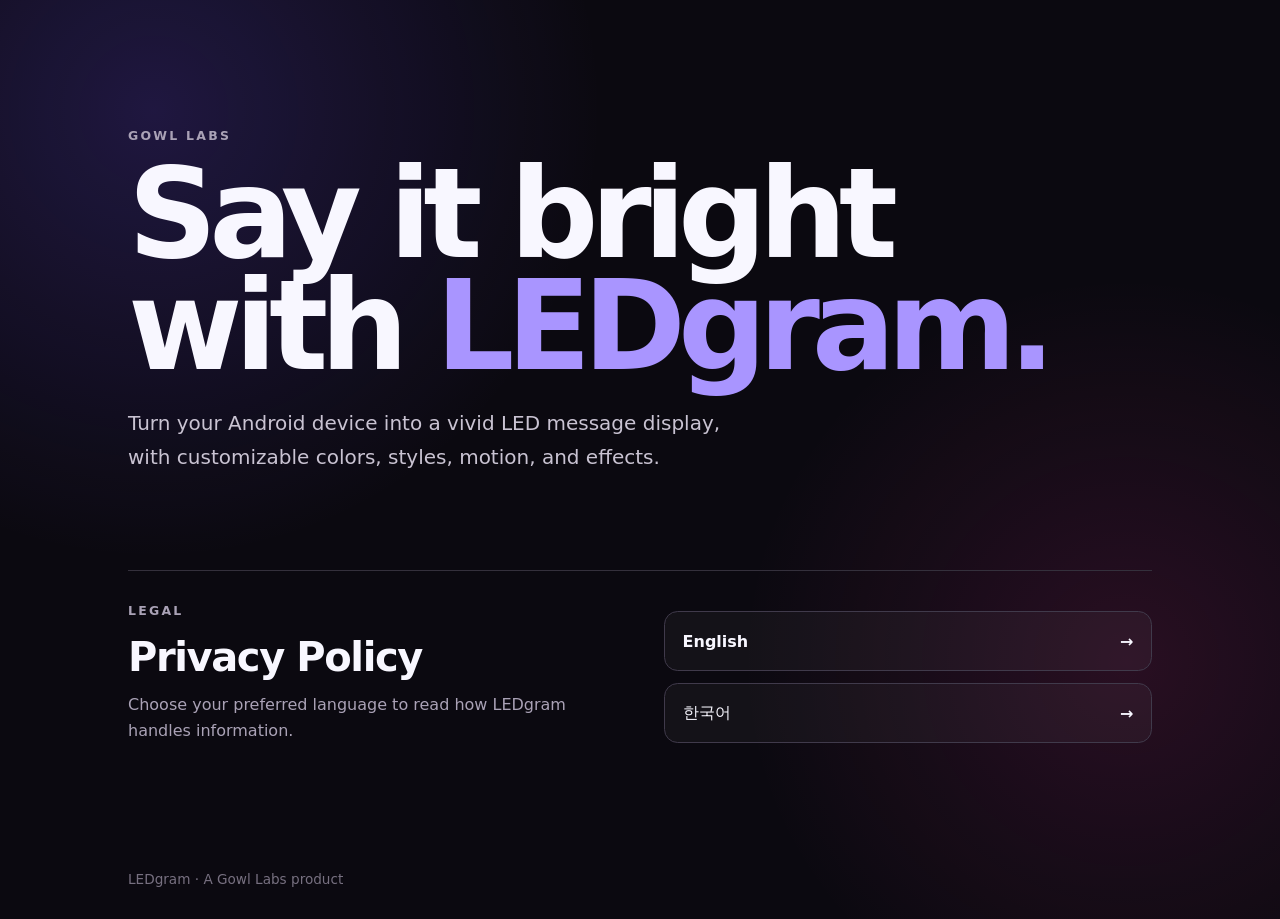
==== index.html @ abdd1fcb "Add LEDgram public website" ====
<!doctype html>
<html lang="en">
<head>
  <meta charset="utf-8">
  <meta name="viewport" content="width=device-width, initial-scale=1">
  <meta name="description" content="LEDgram by Gowl Labs turns your Android device into a bright, customizable LED message display.">
  <title>LEDgram by Gowl Labs</title>
  <link rel="stylesheet" href="assets/site.css">
</head>
<body>
  <main>
    <section class="hero" aria-labelledby="hero-title">
      <p class="eyebrow">Gowl Labs</p>
      <h1 id="hero-title">Say it bright<br>with <span>LEDgram.</span></h1>
      <p class="intro">Turn your Android device into a vivid LED message display, with customizable colors, styles, motion, and effects.</p>
    </section>

    <section class="policies" aria-labelledby="policies-title">
      <div>
        <p class="section-label">Legal</p>
        <h2 id="policies-title">Privacy Policy</h2>
        <p>Choose your preferred language to read how LEDgram handles information.</p>
      </div>
      <nav aria-label="Privacy policy languages">
        <a href="privacy/">
          <span>English</span>
          <span aria-hidden="true">→</span>
        </a>
        <a href="privacy/ko.html" lang="ko">
          <span>한국어</span>
          <span aria-hidden="true">→</span>
        </a>
      </nav>
    </section>
  </main>

  <footer>
    <p>LEDgram · A Gowl Labs product</p>
  </footer>
</body>
</html>
---- assets/site.css ----
:root {
  color-scheme: dark;
  font-family: Inter, ui-sans-serif, system-ui, -apple-system, BlinkMacSystemFont, "Segoe UI", sans-serif;
  color: #f8f7ff;
  background: #0b0910;
  font-synthesis: none;
}

* {
  box-sizing: border-box;
}

body {
  min-height: 100vh;
  margin: 0;
  background:
    radial-gradient(circle at 12% 12%, rgba(112, 80, 255, 0.2), transparent 28rem),
    radial-gradient(circle at 88% 72%, rgba(255, 57, 166, 0.12), transparent 24rem),
    #0b0910;
}

main,
footer {
  width: min(100% - 2rem, 64rem);
  margin-inline: auto;
}

main {
  display: grid;
  min-height: calc(100vh - 5rem);
  align-content: center;
  gap: clamp(3rem, 8vw, 6rem);
  padding-block: clamp(4rem, 10vw, 8rem);
}

.eyebrow,
.section-label {
  margin: 0 0 1rem;
  color: #aaa2b6;
  font-size: 0.78rem;
  font-weight: 750;
  letter-spacing: 0.18em;
  text-transform: uppercase;
}

h1,
h2,
p {
  margin-top: 0;
}

h1 {
  max-width: 12ch;
  margin-bottom: 1.5rem;
  font-size: clamp(3.5rem, 11vw, 7.75rem);
  font-weight: 780;
  letter-spacing: -0.065em;
  line-height: 0.9;
}

h1 span {
  color: #a995ff;
}

.intro {
  max-width: 39rem;
  margin-bottom: 0;
  color: #c9c3d2;
  font-size: clamp(1.05rem, 2vw, 1.25rem);
  line-height: 1.7;
}

.policies {
  display: grid;
  grid-template-columns: minmax(0, 1fr) minmax(18rem, 1fr);
  gap: 3rem;
  align-items: end;
  padding-top: 2rem;
  border-top: 1px solid #34303c;
}

h2 {
  margin-bottom: 0.75rem;
  font-size: clamp(1.75rem, 4vw, 2.5rem);
  letter-spacing: -0.035em;
}

.policies p:last-child {
  max-width: 30rem;
  margin-bottom: 0;
  color: #aaa2b6;
  line-height: 1.6;
}

nav {
  display: grid;
  gap: 0.75rem;
}

nav a {
  display: flex;
  justify-content: space-between;
  align-items: center;
  min-height: 3.75rem;
  padding: 0.9rem 1.1rem;
  border: 1px solid #403a4b;
  border-radius: 0.85rem;
  color: #f8f7ff;
  background: rgba(255, 255, 255, 0.035);
  font-weight: 700;
  text-decoration: none;
  transition: border-color 150ms ease, background 150ms ease, transform 150ms ease;
}

nav a:hover {
  border-color: #a995ff;
  background: rgba(169, 149, 255, 0.1);
  transform: translateY(-2px);
}

nav a:focus-visible {
  outline: 3px solid #ffbf47;
  outline-offset: 3px;
}

footer {
  padding-bottom: 2rem;
  color: #777080;
  font-size: 0.85rem;
}

footer p {
  margin-bottom: 0;
}

@media (max-width: 42rem) {
  .policies {
    grid-template-columns: 1fr;
    gap: 2rem;
  }
}

@media (prefers-reduced-motion: reduce) {
  nav a {
    transition: none;
  }
}
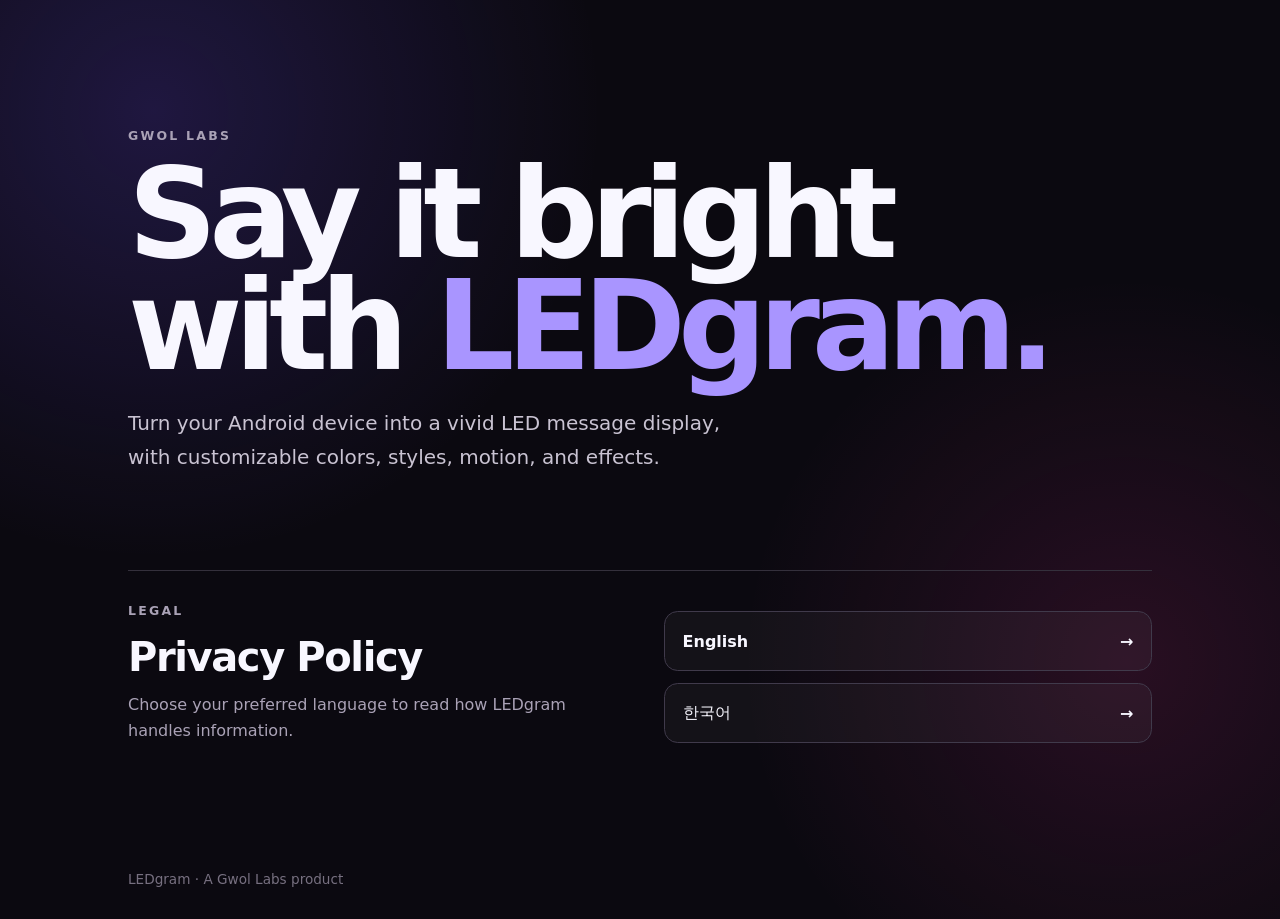
==== commit 31f26ce7: "docs: correct LEDgram website branding to Gwol Labs" ====
--- a/index.html
+++ b/index.html
@@ -3,14 +3,14 @@
 <head>
   <meta charset="utf-8">
   <meta name="viewport" content="width=device-width, initial-scale=1">
-  <meta name="description" content="LEDgram by Gowl Labs turns your Android device into a bright, customizable LED message display.">
-  <title>LEDgram by Gowl Labs</title>
+  <meta name="description" content="LEDgram by Gwol Labs turns your Android device into a bright, customizable LED message display.">
+  <title>LEDgram by Gwol Labs</title>
   <link rel="stylesheet" href="assets/site.css">
 </head>
 <body>
   <main>
     <section class="hero" aria-labelledby="hero-title">
-      <p class="eyebrow">Gowl Labs</p>
+      <p class="eyebrow">Gwol Labs</p>
       <h1 id="hero-title">Say it bright<br>with <span>LEDgram.</span></h1>
       <p class="intro">Turn your Android device into a vivid LED message display, with customizable colors, styles, motion, and effects.</p>
     </section>
@@ -35,7 +35,7 @@
   </main>
 
   <footer>
-    <p>LEDgram · A Gowl Labs product</p>
+    <p>LEDgram · A Gwol Labs product</p>
   </footer>
 </body>
 </html>
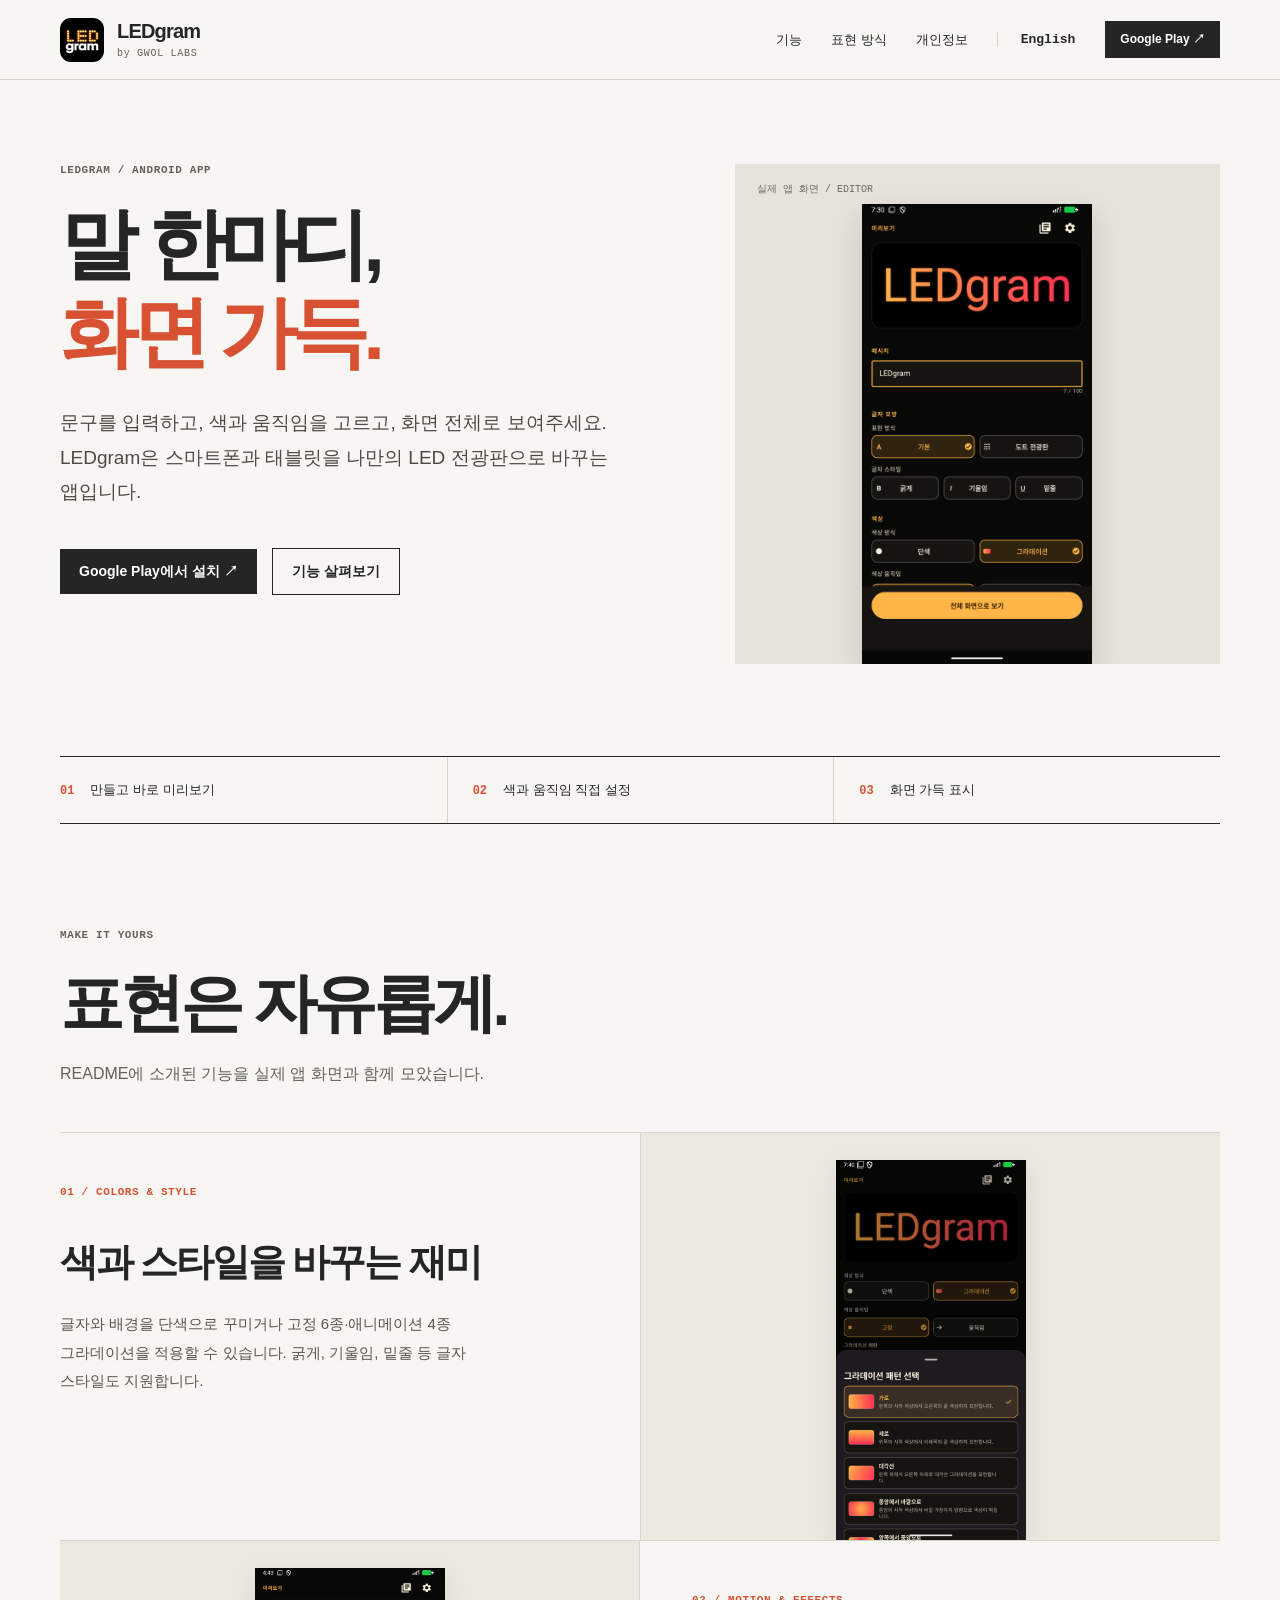
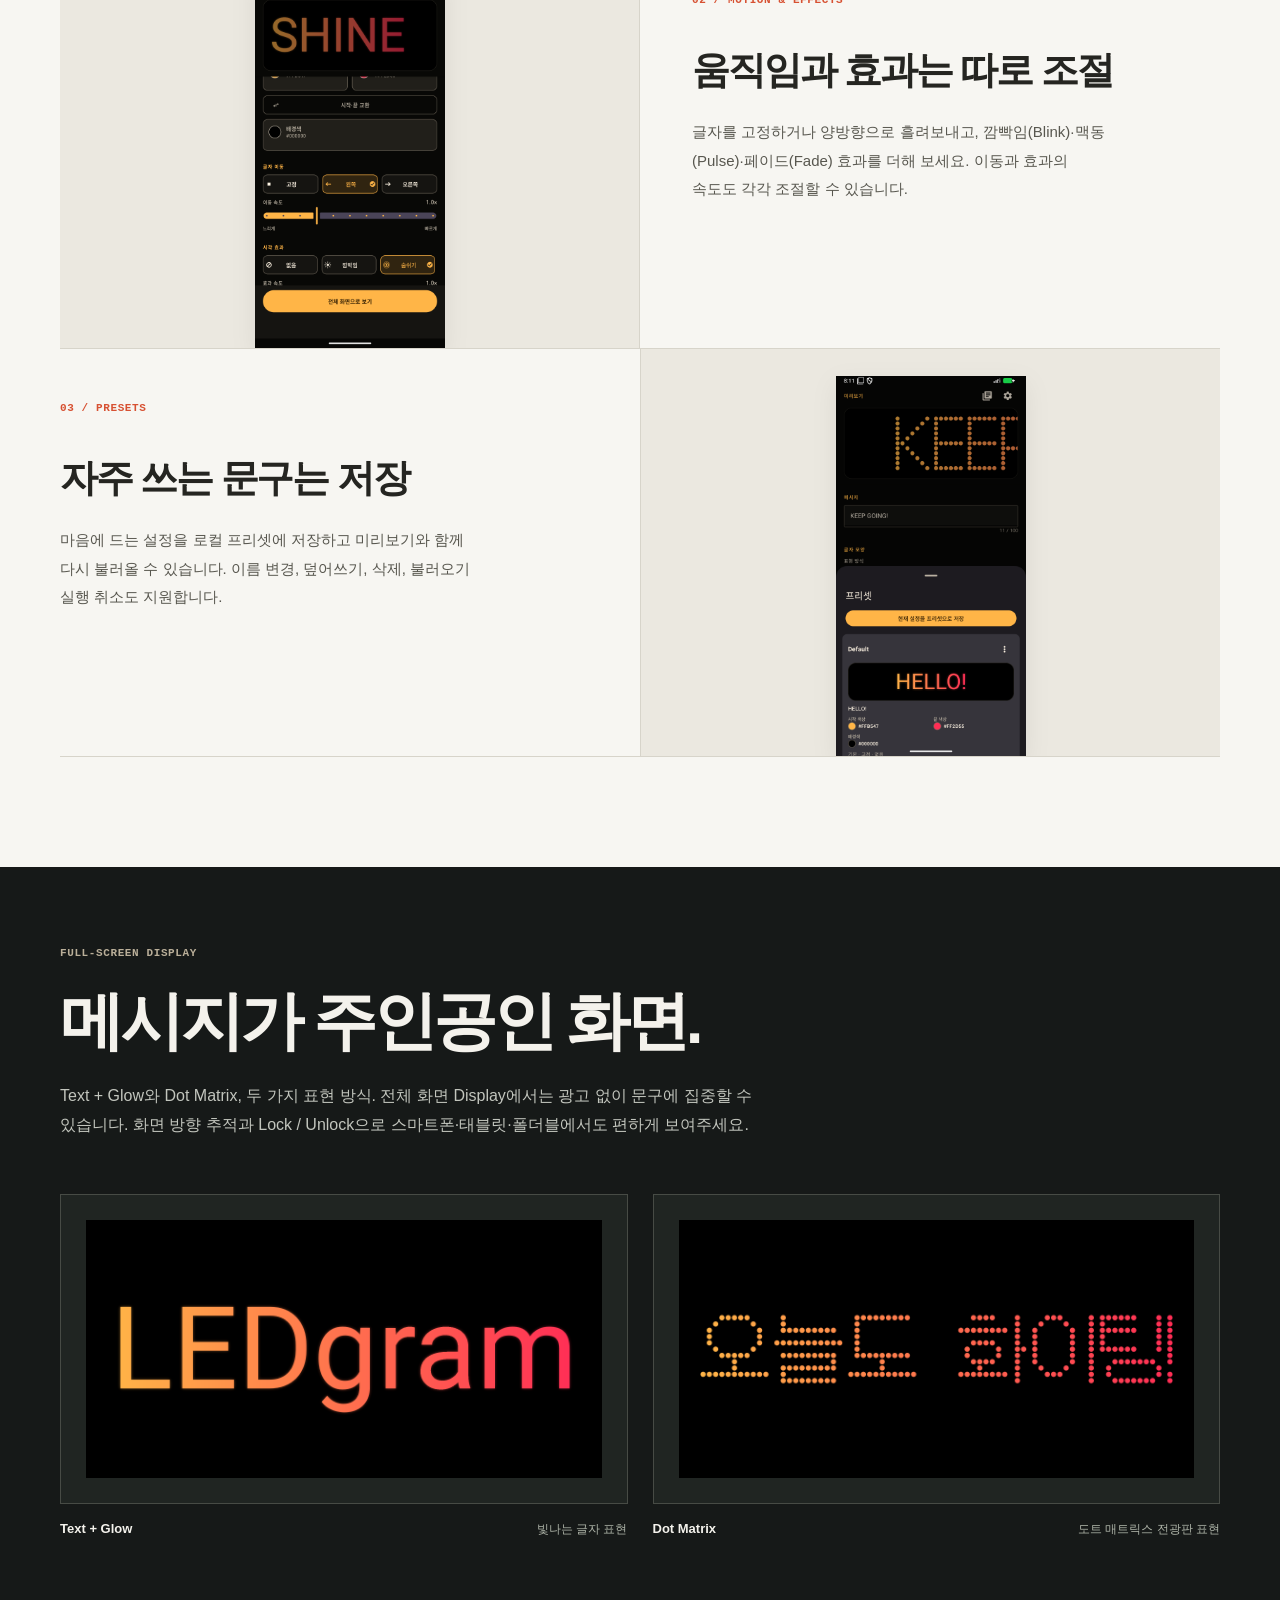
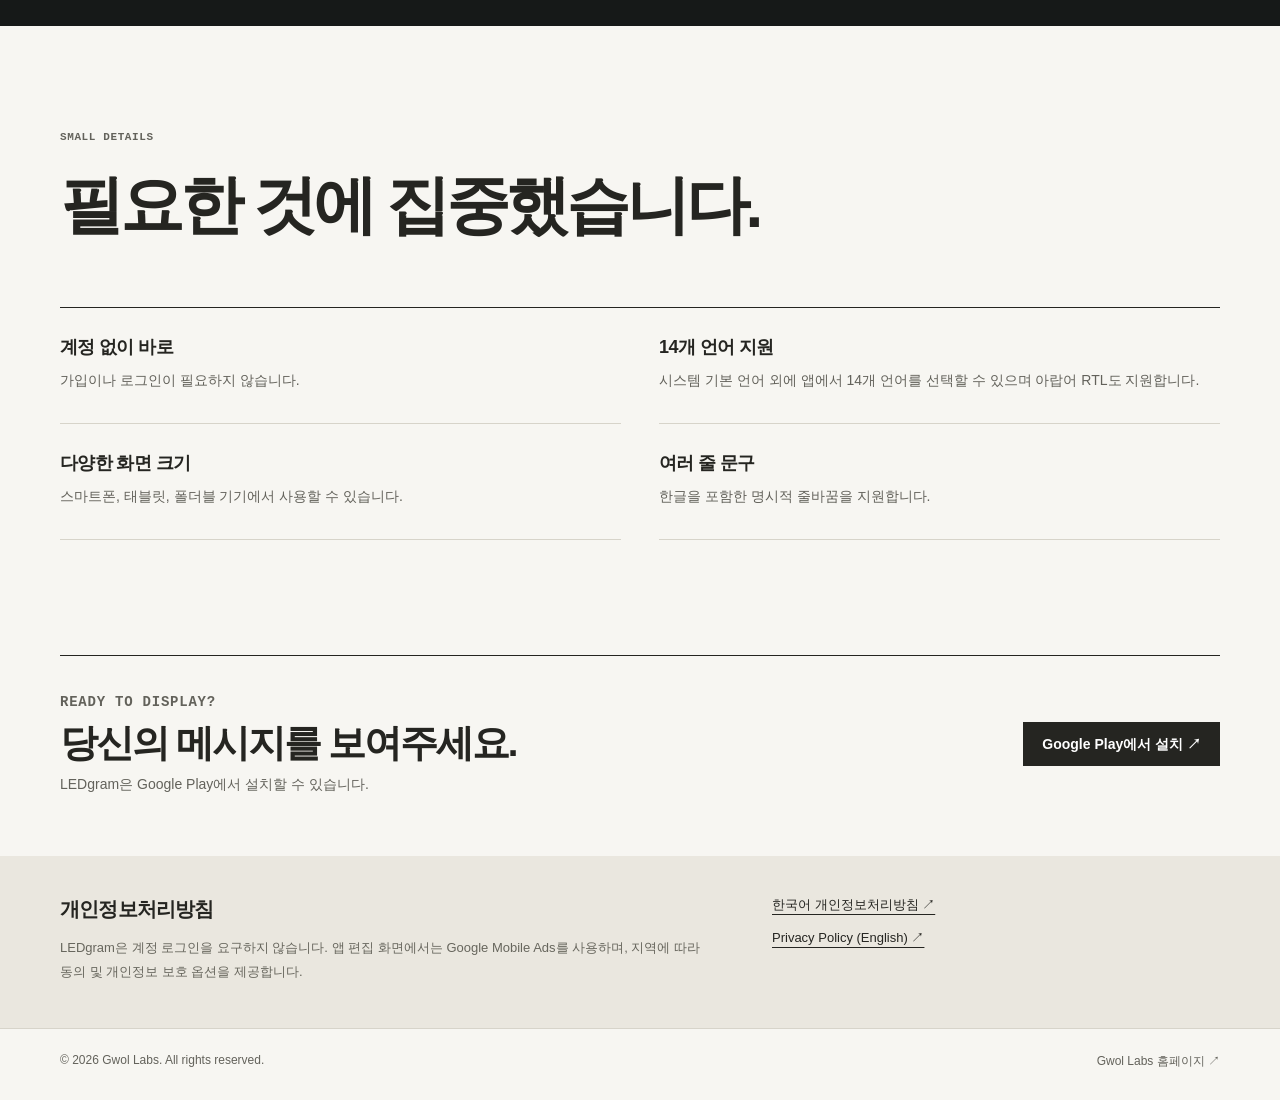
==== commit f96dba75: "feat: build bilingual LEDgram app showcase from README features" ====
--- a/index.html
+++ b/index.html
@@ -1,41 +1,80 @@
 <!doctype html>
-<html lang="en">
+<html lang="ko">
 <head>
   <meta charset="utf-8">
   <meta name="viewport" content="width=device-width, initial-scale=1">
-  <meta name="description" content="LEDgram by Gwol Labs turns your Android device into a bright, customizable LED message display.">
-  <title>LEDgram by Gwol Labs</title>
+  <meta name="theme-color" content="#f7f6f2">
+  <meta name="description" content="문구를 입력하고, 색과 움직임을 고르고, 화면 전체로 보여주세요. LEDgram은 스마트폰과 태블릿을 나만의 LED 전광판으로 바꾸는 앱입니다.">
+  <meta property="og:type" content="website">
+  <meta property="og:title" content="LEDgram — Gwol Labs">
+  <meta property="og:description" content="말 한마디, 화면 가득. 문구를 입력하고, 색과 움직임을 고르고, 화면 전체로 보여주세요. LEDgram은 스마트폰과 태블릿을 나만의 LED 전광판으로 바꾸는 앱입니다.">
+  <meta property="og:image" content="https://chiffon95.github.io/ledgram-pages/assets/app-icon.png">
+  <meta property="og:url" content="https://chiffon95.github.io/ledgram-pages/">
+  <link rel="canonical" href="https://chiffon95.github.io/ledgram-pages/">
+  <link rel="alternate" hreflang="ko" href="https://chiffon95.github.io/ledgram-pages/">
+  <link rel="alternate" hreflang="en" href="https://chiffon95.github.io/ledgram-pages/en.html">
+  <link rel="icon" type="image/png" href="assets/app-icon.png">
   <link rel="stylesheet" href="assets/site.css">
+  <title>LEDgram — Gwol Labs</title>
 </head>
 <body>
+  <header class="header">
+    <div class="container header-inner">
+      <a class="identity" href="./" aria-label="LEDgram"><img src="assets/app-icon.png" alt="" width="44" height="44"><span class="identity-text"><strong>LEDgram</strong><small class="mono">by GWOL LABS</small></span></a>
+      <nav class="navigation" aria-label="Navigation">
+        <a href="#features">기능</a>
+        <a href="#display">표현 방식</a>
+        <a href="#privacy">개인정보</a>
+        <a class="language mono" href="en.html" lang="en">English</a>
+      </nav>
+      <a class="header-cta" href="https://play.google.com/store/apps/details?id=com.gwolbisa.ledgram" target="_blank" rel="noopener noreferrer">Google Play ↗</a>
+    </div>
+  </header>
   <main>
-    <section class="hero" aria-labelledby="hero-title">
-      <p class="eyebrow">Gwol Labs</p>
-      <h1 id="hero-title">Say it bright<br>with <span>LEDgram.</span></h1>
-      <p class="intro">Turn your Android device into a vivid LED message display, with customizable colors, styles, motion, and effects.</p>
+    <section class="hero container" aria-labelledby="hero-title">
+      <div class="hero-copy">
+        <p class="eyebrow mono">LEDGRAM  /  ANDROID APP</p>
+        <h1 id="hero-title">말 한마디,<br><span>화면 가득.</span></h1>
+        <p class="lead">문구를 입력하고, 색과 움직임을 고르고, 화면 전체로 보여주세요. LEDgram은 스마트폰과 태블릿을 나만의 LED 전광판으로 바꾸는 앱입니다.</p>
+        <div class="cta-row"><a class="button button-primary" href="https://play.google.com/store/apps/details?id=com.gwolbisa.ledgram" target="_blank" rel="noopener noreferrer">Google Play에서 설치 ↗</a><a class="button button-outline" href="#features">기능 살펴보기</a></div>
+      </div>
+      <div class="hero-visual">
+        <span class="visual-label mono">실제 앱 화면 / EDITOR</span>
+        <img class="screen" src="docs/play-store/screenshots/ko/01-editor-overview.png" alt="LEDgram 문구 편집 화면과 실시간 미리보기" fetchpriority="high">
+      </div>
     </section>
-
-    <section class="policies" aria-labelledby="policies-title">
-      <div>
-        <p class="section-label">Legal</p>
-        <h2 id="policies-title">Privacy Policy</h2>
-        <p>Choose your preferred language to read how LEDgram handles information.</p>
+    <div class="container">
+      <div class="steps"><div class="step"><strong class="mono">01</strong><span>만들고 바로 미리보기</span></div><div class="step"><strong class="mono">02</strong><span>색과 움직임 직접 설정</span></div><div class="step"><strong class="mono">03</strong><span>화면 가득 표시</span></div></div>
+    </div>
+    <section class="container" id="features" aria-labelledby="features-title">
+      <div class="section-intro"><p class="eyebrow mono">MAKE IT YOURS</p><h2 id="features-title">표현은 자유롭게.</h2><p>README에 소개된 기능을 실제 앱 화면과 함께 모았습니다.</p></div>
+      <div class="features">
+        <article class="feature"><div class="feature-text"><p class="eyebrow mono">01 / COLORS &amp; STYLE</p><h3>색과 스타일을 바꾸는 재미</h3><p>글자와 배경을 단색으로 꾸미거나 고정 6종·애니메이션 4종 그라데이션을 적용할 수 있습니다. 굵게, 기울임, 밑줄 등 글자 스타일도 지원합니다.</p></div><div class="feature-photo"><img src="docs/play-store/screenshots/ko/02-gradient-patterns.png" alt="LEDgram 그라데이션 패턴 선택 화면" loading="lazy"></div></article>
+        <article class="feature"><div class="feature-text"><p class="eyebrow mono">02 / MOTION &amp; EFFECTS</p><h3>움직임과 효과는 따로 조절</h3><p>글자를 고정하거나 양방향으로 흘려보내고, 깜빡임(Blink)·맥동(Pulse)·페이드(Fade) 효과를 더해 보세요. 이동과 효과의 속도도 각각 조절할 수 있습니다.</p></div><div class="feature-photo"><img src="docs/play-store/screenshots/ko/04-motion-effects.png" alt="LEDgram 이동 방향과 화면 효과 설정" loading="lazy"></div></article>
+        <article class="feature"><div class="feature-text"><p class="eyebrow mono">03 / PRESETS</p><h3>자주 쓰는 문구는 저장</h3><p>마음에 드는 설정을 로컬 프리셋에 저장하고 미리보기와 함께 다시 불러올 수 있습니다. 이름 변경, 덮어쓰기, 삭제, 불러오기 실행 취소도 지원합니다.</p></div><div class="feature-photo"><img src="docs/play-store/screenshots/ko/03-presets.png" alt="LEDgram 프리셋 목록과 미리보기" loading="lazy"></div></article>
       </div>
-      <nav aria-label="Privacy policy languages">
-        <a href="privacy/">
-          <span>English</span>
-          <span aria-hidden="true">→</span>
-        </a>
-        <a href="privacy/ko.html" lang="ko">
-          <span>한국어</span>
-          <span aria-hidden="true">→</span>
-        </a>
-      </nav>
     </section>
+    <section class="display" id="display" aria-labelledby="display-title">
+      <div class="container">
+        <p class="eyebrow mono">FULL-SCREEN DISPLAY</p>
+        <h2 id="display-title">메시지가 주인공인 화면.</h2>
+        <p class="display-description">Text + Glow와 Dot Matrix, 두 가지 표현 방식. 전체 화면 Display에서는 광고 없이 문구에 집중할 수 있습니다. 화면 방향 추적과 Lock / Unlock으로 스마트폰·태블릿·폴더블에서도 편하게 보여주세요.</p>
+        <div class="gallery">
+          <figure><div class="gallery-picture"><img src="docs/play-store/screenshots/ko/05-text-glow.png" alt="LEDgram Text + Glow 전체 화면" loading="lazy"></div><figcaption><strong>Text + Glow</strong><span>빛나는 글자 표현</span></figcaption></figure>
+          <figure><div class="gallery-picture"><img src="docs/play-store/screenshots/ko/06-dot-matrix.png" alt="LEDgram Dot Matrix 전체 화면" loading="lazy"></div><figcaption><strong>Dot Matrix</strong><span>도트 매트릭스 전광판 표현</span></figcaption></figure>
+        </div>
+      </div>
+    </section>
+    <section class="container details" aria-labelledby="details-title">
+      <div class="section-intro"><p class="eyebrow mono">SMALL DETAILS</p><h2 id="details-title">필요한 것에 집중했습니다.</h2></div>
+      <div class="facts"><div class="fact"><h3>계정 없이 바로</h3><p>가입이나 로그인이 필요하지 않습니다.</p></div>
+      <div class="fact"><h3>14개 언어 지원</h3><p>시스템 기본 언어 외에 앱에서 14개 언어를 선택할 수 있으며 아랍어 RTL도 지원합니다.</p></div>
+      <div class="fact"><h3>다양한 화면 크기</h3><p>스마트폰, 태블릿, 폴더블 기기에서 사용할 수 있습니다.</p></div>
+      <div class="fact"><h3>여러 줄 문구</h3><p>한글을 포함한 명시적 줄바꿈을 지원합니다.</p></div></div>
+    </section>
+    <section class="container install" aria-labelledby="install-title"><div><p class="eyebrow mono">READY TO DISPLAY?</p><h2 id="install-title">당신의 메시지를 보여주세요.</h2><p>LEDgram은 Google Play에서 설치할 수 있습니다.</p></div><a class="button button-primary" href="https://play.google.com/store/apps/details?id=com.gwolbisa.ledgram" target="_blank" rel="noopener noreferrer">Google Play에서 설치 ↗</a></section>
+    <section class="legal" id="privacy" aria-labelledby="privacy-title"><div class="container legal-inner"><div><h2 id="privacy-title">개인정보처리방침</h2><p>LEDgram은 계정 로그인을 요구하지 않습니다. 앱 편집 화면에서는 Google Mobile Ads를 사용하며, 지역에 따라 동의 및 개인정보 보호 옵션을 제공합니다.</p></div><div class="links"><a href="privacy/ko.html" lang="ko">한국어 개인정보처리방침 ↗</a><a href="privacy/" lang="en">Privacy Policy (English) ↗</a></div></div></section>
   </main>
-
-  <footer>
-    <p>LEDgram · A Gwol Labs product</p>
-  </footer>
+  <footer class="footer"><div class="container footer-inner"><span>© 2026 Gwol Labs. All rights reserved.</span><a href="https://chiffon95.github.io/">Gwol Labs 홈페이지 ↗</a></div></footer>
 </body>
-</html>
+</html>
--- a/assets/site.css
+++ b/assets/site.css
@@ -1,147 +1,121 @@
 :root {
-  color-scheme: dark;
-  font-family: Inter, ui-sans-serif, system-ui, -apple-system, BlinkMacSystemFont, "Segoe UI", sans-serif;
-  color: #f8f7ff;
-  background: #0b0910;
-  font-synthesis: none;
+  font-family: -apple-system, BlinkMacSystemFont, "Segoe UI", "Apple SD Gothic Neo", "Malgun Gothic", "Noto Sans KR", sans-serif;
+  color: #252521; background: #f7f6f2;
+  --ink: #252521; --muted: #63625b; --line: #d7d4ca; --paper: #f7f6f2; --accent: #d75132; --dark: #161918;
 }
-
-* {
-  box-sizing: border-box;
+* { box-sizing: border-box; }
+html { scroll-behavior: smooth; }
+body { margin: 0; min-width: 320px; }
+img { max-width: 100%; }
+a { color: inherit; }
+a:focus-visible { outline: 3px solid var(--accent); outline-offset: 4px; }
+.container { width: min(1160px, calc(100% - 52px)); margin-inline: auto; }
+.mono { font-family: ui-monospace, "SFMono-Regular", Consolas, "Liberation Mono", monospace; }
+.header { border-bottom: 1px solid var(--line); }
+.header-inner { min-height: 79px; display: flex; align-items: center; gap: 30px; }
+.identity { display: flex; align-items: center; gap: 13px; text-decoration: none; white-space: nowrap; }
+.identity img { width: 44px; height: 44px; object-fit: contain; border-radius: 11px; }
+.identity-text { display: flex; flex-direction: column; line-height: 1.22; gap: 5px; }
+.identity strong { font-size: 20px; letter-spacing: -.04em; }
+.identity small { font-size: 10px; color: var(--muted); letter-spacing: .07em; }
+.navigation { display: flex; align-items: center; gap: 29px; margin-left: auto; font-size: 13px; }
+.navigation a { text-decoration: none; }
+.navigation a:hover, .links a:hover { color: var(--accent); }
+.navigation .language { border-left: 1px solid var(--line); padding-left: 23px; font-weight: 700; }
+.header-cta { color: #fff; background: var(--ink); text-decoration: none; padding: 10px 15px; font-size: 12px; font-weight: 700; white-space: nowrap; }
+.header-cta:hover, .button-primary:hover { background: var(--accent); }
+.hero { display: grid; grid-template-columns: minmax(0, 1.13fr) minmax(0, .87fr); gap: 45px; padding-block: 84px 92px; }
+.eyebrow { font-size: 11px; font-weight: 700; letter-spacing: .055em; color: var(--muted); margin: 0 0 24px; }
+.hero h1 { margin: 0; font-size: clamp(52px, 6.1vw, 83px); line-height: 1.13; letter-spacing: -.078em; word-break: keep-all; }
+.hero h1 span { color: var(--accent); }
+.hero .lead { color: #4d4b46; font-size: clamp(16px, 1.65vw, 19px); line-height: 1.8; max-width: 590px; margin: 30px 0 0; word-break: keep-all; }
+.cta-row { display: flex; gap: 15px; align-items: center; flex-wrap: wrap; margin-top: 39px; }
+.button { padding: 14px 19px; text-decoration: none; font-size: 14px; line-height: 1.2; font-weight: 750; }
+.button-primary { color: #fff; background: var(--ink); }
+.button-outline { border: 1px solid var(--ink); }
+.button-outline:hover { color: var(--accent); border-color: var(--accent); }
+.hero-visual { position: relative; min-height: 480px; background: #e6e3da; display: flex; align-items: end; justify-content: center; padding: 40px 40px 0; overflow: hidden; }
+.hero-visual .screen { display: block; width: auto; max-width: 100%; height: min(460px, 48vw); max-height: 460px; object-fit: contain; object-position: bottom; filter: drop-shadow(0 12px 15px #0002); }
+.visual-label { position: absolute; top: 18px; left: 22px; font-size: 10px; color: #6a6860; }
+.steps { display: grid; grid-template-columns: repeat(3, 1fr); border-top: 1px solid var(--ink); border-bottom: 1px solid var(--ink); }
+.step { display: flex; align-items: baseline; gap: 16px; padding: 24px 10px 24px 0; font-size: 13px; }
+.step + .step { border-left: 1px solid var(--line); padding-left: 25px; }
+.step strong { font-size: 12px; color: var(--accent); }
+.section-intro { padding: 105px 0 45px; max-width: 780px; }
+.section-intro h2 { font-size: clamp(39px, 5vw, 66px); line-height: 1.2; letter-spacing: -.065em; margin: 0 0 18px; word-break: keep-all; }
+.section-intro p:last-child { color: var(--muted); font-size: 16px; line-height: 1.7; margin: 0; }
+.feature { display: grid; grid-template-columns: minmax(0, 1fr) minmax(0, 1fr); border-top: 1px solid var(--line); min-height: 390px; }
+.feature:last-child { border-bottom: 1px solid var(--line); }
+.feature:nth-child(even) .feature-text { order: 2; padding-left: 52px; }
+.feature:nth-child(even) .feature-photo { order: 1; border-left: 0; border-right: 1px solid var(--line); }
+.feature-text { padding: 53px 60px 55px 0; }
+.feature-text .eyebrow { color: var(--accent); margin-bottom: 38px; }
+.feature h3 { font-size: clamp(28px, 3vw, 38px); letter-spacing: -.055em; line-height: 1.38; margin: 0 0 22px; word-break: keep-all; }
+.feature-text p:last-child { color: #58574f; max-width: 420px; line-height: 1.9; font-size: 15px; margin: 0; word-break: keep-all; }
+.feature-photo { display: flex; justify-content: center; align-items: end; background: #ebe8e0; border-left: 1px solid var(--line); overflow: hidden; padding: 27px 30px 0; }
+.feature-photo img { display: block; max-width: min(80%, 360px); max-height: 380px; width: auto; height: auto; object-fit: contain; object-position: center bottom; filter: drop-shadow(0 8px 12px #0001); }
+.display { margin-top: 110px; padding: 80px 0 88px; background: var(--dark); color: #f4f2ec; }
+.display .eyebrow { color: #baaf99; }
+.display h2 { max-width: 800px; font-size: clamp(39px, 5vw, 65px); line-height: 1.2; letter-spacing: -.065em; margin: 0 0 22px; word-break: keep-all; }
+.display-description { max-width: 730px; margin: 0; line-height: 1.8; font-size: 16px; color: #c2c5bd; word-break: keep-all; }
+.gallery { display: grid; grid-template-columns: 1fr 1fr; gap: 25px; margin-top: 55px; }
+.gallery figure { margin: 0; }
+.gallery-picture { min-height: 200px; display: grid; align-items: center; justify-items: center; padding: 25px; border: 1px solid #474b45; background: #202522; }
+.gallery img { width: 100%; max-height: 300px; object-fit: contain; }
+.gallery figcaption { display: flex; justify-content: space-between; gap: 15px; align-items: baseline; padding-top: 17px; font-size: 13px; }
+.gallery figcaption span { color: #aeb4a8; font-size: 12px; }
+.details { padding-bottom: 115px; }
+.facts { display: grid; grid-template-columns: repeat(2, minmax(0,1fr)); gap: 0 38px; border-top: 1px solid var(--ink); }
+.fact { border-bottom: 1px solid var(--line); padding: 27px 0 30px; }
+.fact h3 { font-size: 18px; letter-spacing: -.035em; margin: 0 0 10px; }
+.fact p { color: var(--muted); font-size: 14px; line-height: 1.7; margin: 0; }
+.install { display: flex; align-items: center; justify-content: space-between; gap: 30px; border-top: 1px solid var(--ink); padding: 38px 0 62px; }
+.install h2 { font-size: clamp(29px, 3vw, 42px); line-height: 1.3; margin: 8px 0 9px; letter-spacing: -.055em; word-break: keep-all; }
+.install p { font-size: 14px; color: var(--muted); margin: 0; }
+.legal { background: #eae7df; padding: 40px 0 45px; }
+.legal-inner { display: grid; grid-template-columns: 1.5fr 1fr; gap: 40px; }
+.legal h2 { font-size: 20px; letter-spacing: -.04em; margin: 0 0 13px; }
+.legal p { color: #67665d; font-size: 13px; line-height: 1.8; margin: 0; max-width: 640px; }
+.links { display: flex; flex-direction: column; gap: 15px; align-items: start; font-size: 13px; }
+.links a { text-underline-offset: 5px; }
+.footer { border-top: 1px solid var(--line); padding: 24px 0 30px; }
+.footer-inner { display: flex; justify-content: space-between; gap: 15px; color: var(--muted); font-size: 12px; }
+.footer a { text-decoration: none; }
+.footer a:hover { color: var(--accent); }
+@media(max-width:900px) {
+  .navigation { gap: 16px; }
+  .header-cta { display: none; }
+  .hero { gap: 25px; }
+  .hero-visual { min-height: 400px; }
+  .feature-text { padding-right: 32px; }
+  .feature:nth-child(even) .feature-text { padding-left: 32px; }
 }
-
-body {
-  min-height: 100vh;
-  margin: 0;
-  background:
-    radial-gradient(circle at 12% 12%, rgba(112, 80, 255, 0.2), transparent 28rem),
-    radial-gradient(circle at 88% 72%, rgba(255, 57, 166, 0.12), transparent 24rem),
-    #0b0910;
+@media(max-width:700px) {
+  .container { width: calc(100% - 38px); }
+  .header-inner { min-height: 69px; gap: 10px; }
+  .identity img { width: 35px; height: 35px; }
+  .identity strong { font-size: 17px; }
+  .navigation a:not(.language) { display: none; }
+  .navigation .language { padding-left: 13px; }
+  .hero { grid-template-columns: 1fr; padding: 60px 0 66px; gap: 40px; }
+  .hero h1 { font-size: clamp(51px, 12vw, 75px); }
+  .hero-visual { min-height: 340px; }
+  .hero-visual .screen { height: 380px; max-height: 380px; }
+  .steps { grid-template-columns: 1fr; }
+  .step { padding: 17px 0; }
+  .step + .step { border-top: 1px solid var(--line); border-left: 0; padding-left: 0; }
+  .section-intro { padding: 85px 0 30px; }
+  .feature { grid-template-columns: 1fr; }
+  .feature .feature-text, .feature:nth-child(even) .feature-text { order: 1; padding: 33px 0 31px; }
+  .feature .feature-photo, .feature:nth-child(even) .feature-photo { order: 2; border: 0; border-top: 1px solid var(--line); min-height: 300px; }
+  .feature-text .eyebrow { margin-bottom: 19px; }
+  .feature-photo img { max-height: 300px; }
+  .display { margin-top: 75px; padding: 60px 0 65px; }
+  .gallery { grid-template-columns: 1fr; gap: 30px; margin-top: 35px; }
+  .gallery img { max-height: 240px; }
+  .facts { grid-template-columns: 1fr; }
+  .details { padding-bottom: 75px; }
+  .install { align-items: flex-start; flex-direction: column; }
+  .legal-inner { grid-template-columns: 1fr; gap: 23px; }
 }
-
-main,
-footer {
-  width: min(100% - 2rem, 64rem);
-  margin-inline: auto;
-}
-
-main {
-  display: grid;
-  min-height: calc(100vh - 5rem);
-  align-content: center;
-  gap: clamp(3rem, 8vw, 6rem);
-  padding-block: clamp(4rem, 10vw, 8rem);
-}
-
-.eyebrow,
-.section-label {
-  margin: 0 0 1rem;
-  color: #aaa2b6;
-  font-size: 0.78rem;
-  font-weight: 750;
-  letter-spacing: 0.18em;
-  text-transform: uppercase;
-}
-
-h1,
-h2,
-p {
-  margin-top: 0;
-}
-
-h1 {
-  max-width: 12ch;
-  margin-bottom: 1.5rem;
-  font-size: clamp(3.5rem, 11vw, 7.75rem);
-  font-weight: 780;
-  letter-spacing: -0.065em;
-  line-height: 0.9;
-}
-
-h1 span {
-  color: #a995ff;
-}
-
-.intro {
-  max-width: 39rem;
-  margin-bottom: 0;
-  color: #c9c3d2;
-  font-size: clamp(1.05rem, 2vw, 1.25rem);
-  line-height: 1.7;
-}
-
-.policies {
-  display: grid;
-  grid-template-columns: minmax(0, 1fr) minmax(18rem, 1fr);
-  gap: 3rem;
-  align-items: end;
-  padding-top: 2rem;
-  border-top: 1px solid #34303c;
-}
-
-h2 {
-  margin-bottom: 0.75rem;
-  font-size: clamp(1.75rem, 4vw, 2.5rem);
-  letter-spacing: -0.035em;
-}
-
-.policies p:last-child {
-  max-width: 30rem;
-  margin-bottom: 0;
-  color: #aaa2b6;
-  line-height: 1.6;
-}
-
-nav {
-  display: grid;
-  gap: 0.75rem;
-}
-
-nav a {
-  display: flex;
-  justify-content: space-between;
-  align-items: center;
-  min-height: 3.75rem;
-  padding: 0.9rem 1.1rem;
-  border: 1px solid #403a4b;
-  border-radius: 0.85rem;
-  color: #f8f7ff;
-  background: rgba(255, 255, 255, 0.035);
-  font-weight: 700;
-  text-decoration: none;
-  transition: border-color 150ms ease, background 150ms ease, transform 150ms ease;
-}
-
-nav a:hover {
-  border-color: #a995ff;
-  background: rgba(169, 149, 255, 0.1);
-  transform: translateY(-2px);
-}
-
-nav a:focus-visible {
-  outline: 3px solid #ffbf47;
-  outline-offset: 3px;
-}
-
-footer {
-  padding-bottom: 2rem;
-  color: #777080;
-  font-size: 0.85rem;
-}
-
-footer p {
-  margin-bottom: 0;
-}
-
-@media (max-width: 42rem) {
-  .policies {
-    grid-template-columns: 1fr;
-    gap: 2rem;
-  }
-}
-
-@media (prefers-reduced-motion: reduce) {
-  nav a {
-    transition: none;
-  }
-}
+@media(prefers-reduced-motion:reduce){html{scroll-behavior:auto}}
